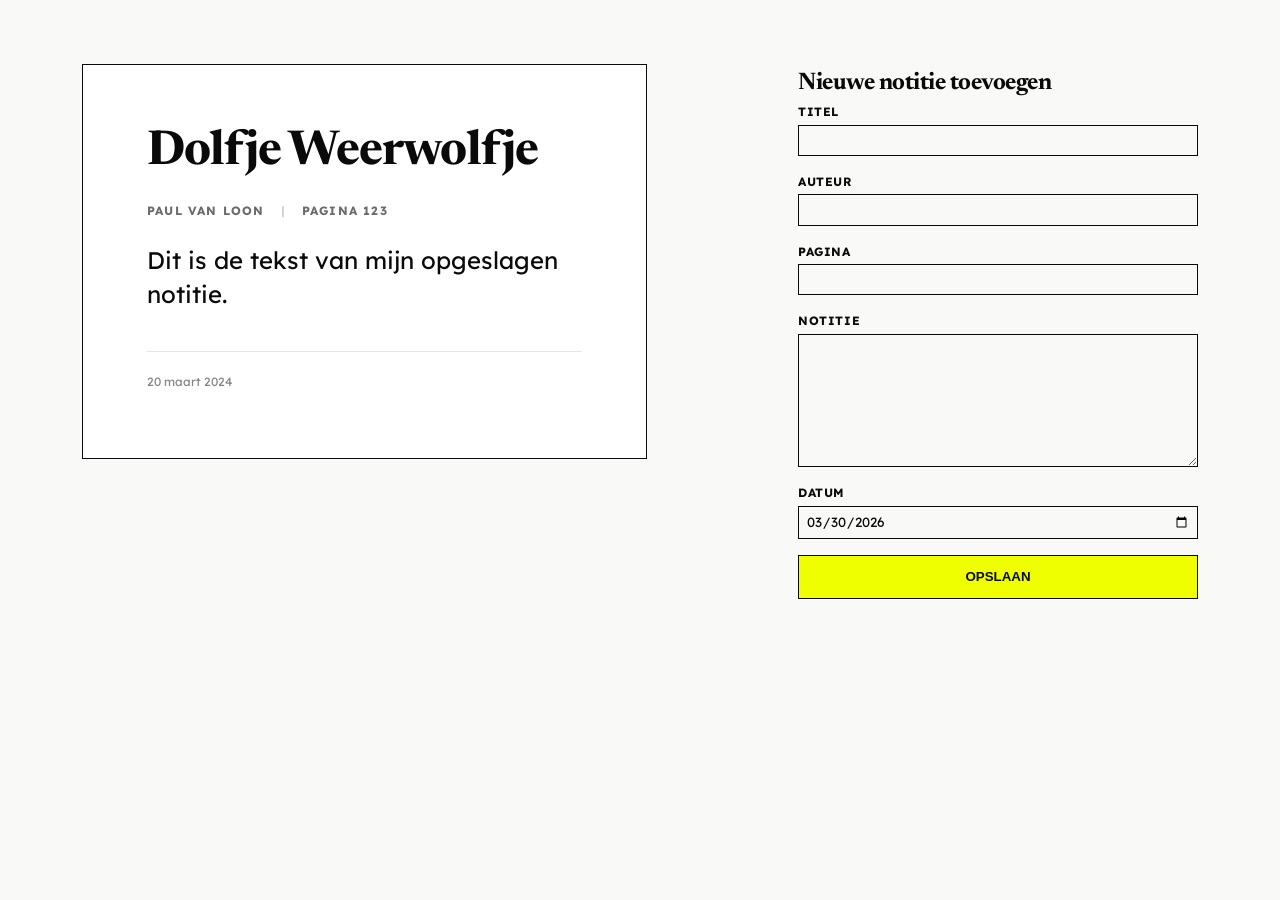
==== index.html @ 75a8ad4b "Eerste commit voor notetaking app" ====
<!doctype html>
<html lang="nl">
  <head>
    <meta charset="UTF-8" />
    <meta name="viewport" content="width=device-width, initial-scale=1.0" />
    <title>Socrates</title>
    <link rel="stylesheet" href="style.css" />
  </head>
  <body>
    <header></header>

    <main id="main-content">
      <section class="notes-container" aria-labelledby="notes-title">
        <h2 id="notes-title" class="sr-only">Opgeslagen notities</h2>
        <article class="note" aria-labelledby="note-title-1">
          <h2 id="note-title-1">Dolfje Weerwolfje</h2>
          <div class="note-meta">
            <p><span class="sr-only">Auteur: </span>Paul van Loon</p>
            <p>Pagina 123</p>
          </div>
          <p>Dit is de tekst van mijn opgeslagen notitie.</p>
          <footer>
            <time datetime="2024-03-20">
              <span class="sr-only">Notitie gemaakt op: </span>20 maart 2024
            </time>
          </footer>
        </article>

       
      </section>

      <section class="form-section">
        <h2 id="form-title">Nieuwe notitie toevoegen</h2>
        <form class="input-container">
          <fieldset class="input-wrapper">
            <legend class="sr-only">Informatie voor nieuwe notitie</legend>
            <div class="input-field">
              <label for="title">Titel</label>
              <input type="text" id="title" required aria-required="true" />
            </div>
            <div class="input-field">
              <label for="author">Auteur</label>
              <input type="text" id="author" />
            </div>
            <div class="input-field">
              <label for="page">Pagina</label>
              <input type="number" id="page" />
            </div>
            <div class="input-field">
              <label for="note">Notitie</label>
              <textarea id="note" required aria-required="true"></textarea>
            </div>
            <div class="input-field">
              <label for="date">Datum</label>
              <input
              required
              value="2026-03-30"
              type="date" id="date" />
            </div>
          </fieldset>
          <button id="submit" type="submit">Opslaan</button>
        </form>
      </section>
    </main>

    <footer></footer>
    <script src="main.js"></script>
  </body>
</html>
---- style.css ----
@import url("https://fonts.googleapis.com/css2?family=Lexend:wght@400;700&family=Newsreader:ital,opsz,wght@0,6..72,400;0,6..72,600;0,6..72,700;1,6..72,400&display=swap");

html {
  scroll-behavior: smooth;
}

.skip-link {
  position: absolute;
  top: -40px;
  left: 0;
  background: var(--primary);
  color: var(--on-surface);
  padding: 8px;
  z-index: 100;
  text-decoration: none;
  font-weight: 700;
  font-size: 0.8rem;
  transition: top 0.2s;
}

.skip-link:focus {
  top: 0;
}

:root {
  /* --- Phase 1: Core Color Tokens --- */
  --primary: #f0ff00; /* Electric Sulfur: High-intent actions & focus */
  --surface: #f9f9f7; /* Bone White: Default reading canvas */
  --on-surface: #0a0a0a; /* Deep Onyx: Primary text & structural icons */

  /* --- Phase 3: Typography Scale --- */
  --font-display: "Newsreader", serif;
  --font-body: "Lexend", sans-serif;
}

header h1 {
  font-family: var(--font-display);
  font-size: 1.2rem;
  text-transform: uppercase;
  letter-spacing: 0.2em;
  padding: 1rem;
  border-bottom: 1px solid var(--on-surface);
  width: 100%;
  text-align: center;
}

/* --- Base Reset & Aesthetics --- */
* {
  margin: 0;
  padding: 0;
  box-sizing: border-box;
  border-radius: 0 !important; /* The "Zero-Softness" Mandate */
}

body {
  background-color: var(--surface);
  color: var(--on-surface);
  font-family: var(--font-body);
  font-size: 1rem;
  line-height: 1.6;
  -webkit-font-smoothing: antialiased;
}

/* --- Typographic System --- */
h1,
h2,
h3,
.display-text {
  font-family: var(--font-display);
  letter-spacing: -0.02em; /* Tight letter-spacing for Headlines */
  font-weight: 700;
}

main {
  display: flex;
  flex-direction: row;
  align-items: flex-start; /* Align contents to the top */
  justify-content: center;
  height: 100dvh;
  gap: 4em; /* Spacing between notes and form */
  padding: 4em 0;
}

.notes-container {
  display: flex;
  flex-direction: column;
  gap: 2rem; /* Spacing between each article */
  max-height: calc(100dvh - 8rem); /* Subtract padding of main */
  overflow-y: auto;
  padding-right: 1.5rem; /* Space to prevent scrollbar overlapping content */
  scrollbar-width: thin;
  scrollbar-color: var(--on-surface) transparent;
}

/* Custom scrollbar for Webkit browsers (Chrome, Safari, etc.) */
.notes-container::-webkit-scrollbar {
  width: 6px;
}

.notes-container::-webkit-scrollbar-thumb {
  background-color: var(--on-surface);
}

.form-section {
  position: sticky;
  top: 4em;
}

article {
  border: 1px solid var(--on-surface);
  padding: 4em;
  background: white;
  max-width: 45em;
  width: 90%;
  display: flex;
  flex-direction: column;
  gap: 1.5em;
}

.note h2 {
  font-size: 3rem;
  line-height: 1;
}

.note-meta {
  display: flex;
  gap: 1rem;
  font-family: var(--font-body);
  font-size: 0.75rem;
  text-transform: uppercase;
  letter-spacing: 0.1em;
  font-weight: 700;
  opacity: 0.6;
}

.note-meta p:not(:last-child)::after {
  content: "|";
  margin-left: 1rem;
  opacity: 0.3;
}

.note p:not(.note-meta p) {
  font-family: var(--font-body);
  font-size: 1.5rem;
  line-height: 1.4;
}

.note footer {
  margin-top: 1em;
  border-top: 1px solid rgba(0, 0, 0, 0.1);
  padding-top: 1em;
}

.note footer time {
  font-size: 0.75rem;
  font-family: var(--font-body);
  opacity: 0.5;
}

.input-field {
  display: flex;
  flex-direction: column;
  gap: 0.2em;
}

label {
  font-weight: 700;
  text-transform: uppercase;
  font-size: 0.75rem;
  letter-spacing: 0.05em;
}

.input-container {
  display: flex;
  gap: 1em;
  flex-direction: column;
}

fieldset {
  border: none;
  padding: 0;
  margin: 0;
  min-width: 0;
}

.input-container .input-wrapper {
  display: flex;
  flex-direction: column;
  gap: 1em;
}

textarea {
  width: 30em;
  height: 10em;
  min-height: 2em;
  padding: 0.5em;
  font-family: var(--font-body);
  border: 1px solid var(--on-surface);
  background: transparent;
  color: var(--on-surface);
  resize: vertical;
}

input[type="text"],
input[type="number"],
input[type="date"] {
  width: 100%;
  padding: 0.5em;
  font-family: var(--font-body);
  border: 1px solid var(--on-surface);
  background: transparent;
  color: var(--on-surface);
}

button {
  background: var(--primary);
  color: var(--on-surface);
  border: 1px solid var(--on-surface);
  padding: 1em;
  font-weight: 700;
  cursor: pointer;
  text-transform: uppercase;
}

button:hover {
  background: var(--on-surface);
  color: var(--primary);
}

/* --- Accessibility Utilities --- */
.sr-only {
  position: absolute;
  width: 1px;
  height: 1px;
  padding: 0;
  margin: -1px;
  overflow: hidden;
  clip: rect(0, 0, 0, 0);
  white-space: nowrap;
  border-width: 0;
}
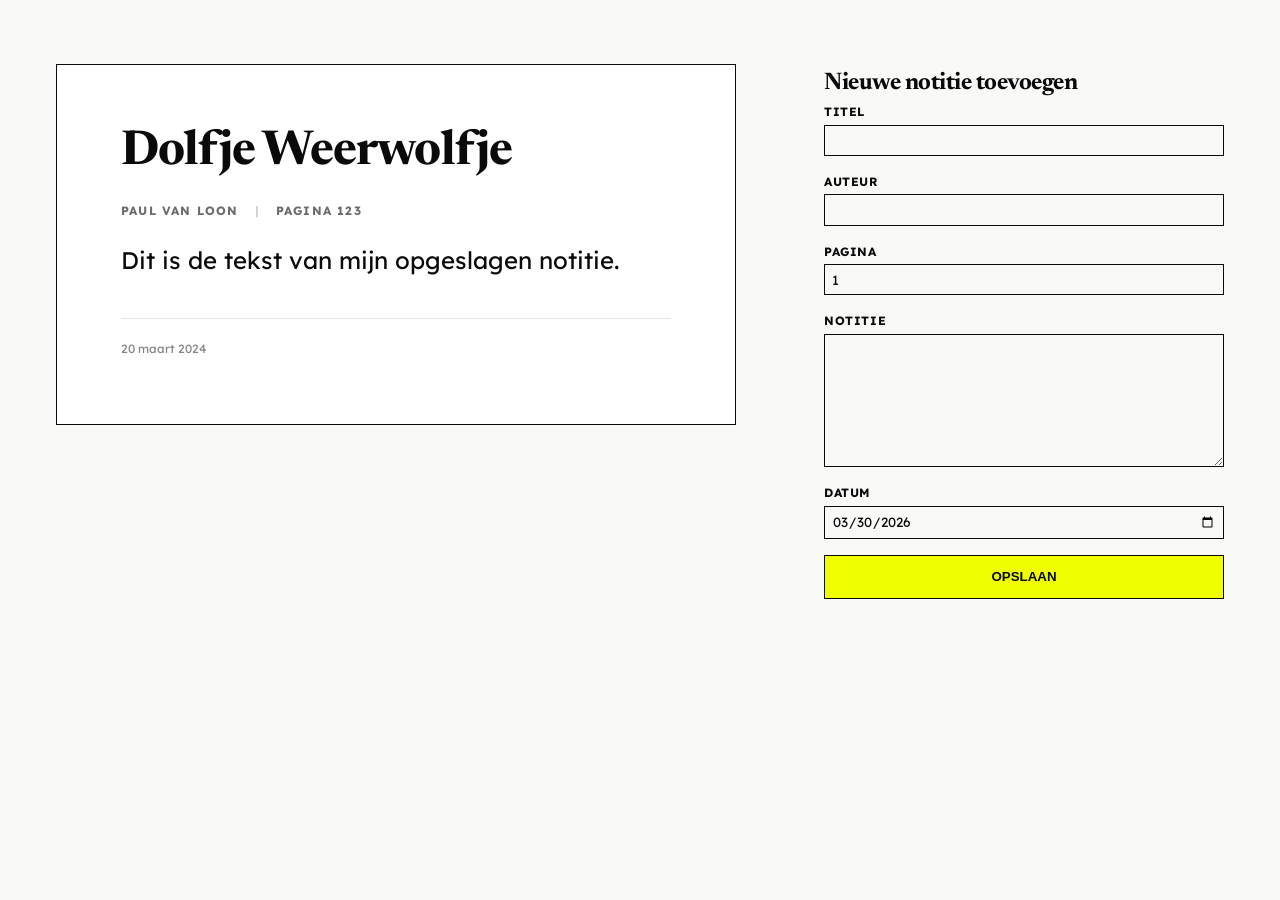
==== commit 372c7370: "update" ====
--- a/index.html
+++ b/index.html
@@ -44,7 +44,7 @@
             </div>
             <div class="input-field">
               <label for="page">Pagina</label>
-              <input type="number" id="page" />
+              <input type="number" id="page" value="1" min="1" />
             </div>
             <div class="input-field">
               <label for="note">Notitie</label>
@@ -52,10 +52,7 @@
             </div>
             <div class="input-field">
               <label for="date">Datum</label>
-              <input
-              required
-              value="2026-03-30"
-              type="date" id="date" />
+              <input type="date" id="date" value="2026-03-30" required />
             </div>
           </fieldset>
           <button id="submit" type="submit">Opslaan</button>
--- a/style.css
+++ b/style.css
@@ -74,20 +74,42 @@
 main {
   display: flex;
   flex-direction: row;
-  align-items: flex-start; /* Align contents to the top */
+  align-items: flex-start;
   justify-content: center;
-  height: 100dvh;
-  gap: 4em; /* Spacing between notes and form */
-  padding: 4em 0;
+  gap: 4em;
+  padding: 4em 1rem;
+  max-width: 1200px;
+  margin: 0 auto;
+}
+
+@media (max-width: 1000px) {
+  main {
+    flex-direction: column-reverse;
+    align-items: stretch;
+    height: auto;
+    padding: 2em 1rem;
+  }
+  
+  .form-section {
+    position: static;
+    margin-bottom: 3rem;
+  }
+  
+  .notes-container {
+    max-height: none;
+    overflow-y: visible;
+  }
 }
 
 .notes-container {
   display: flex;
   flex-direction: column;
-  gap: 2rem; /* Spacing between each article */
-  max-height: calc(100dvh - 8rem); /* Subtract padding of main */
+  gap: 2rem;
+  max-width: 45em;
+  width: 100%;
+  max-height: calc(100vh - 8rem);
   overflow-y: auto;
-  padding-right: 1.5rem; /* Space to prevent scrollbar overlapping content */
+  padding-right: 1.5rem;
   scrollbar-width: thin;
   scrollbar-color: var(--on-surface) transparent;
 }
@@ -110,8 +132,7 @@
   border: 1px solid var(--on-surface);
   padding: 4em;
   background: white;
-  max-width: 45em;
-  width: 90%;
+  width: 100%;
   display: flex;
   flex-direction: column;
   gap: 1.5em;
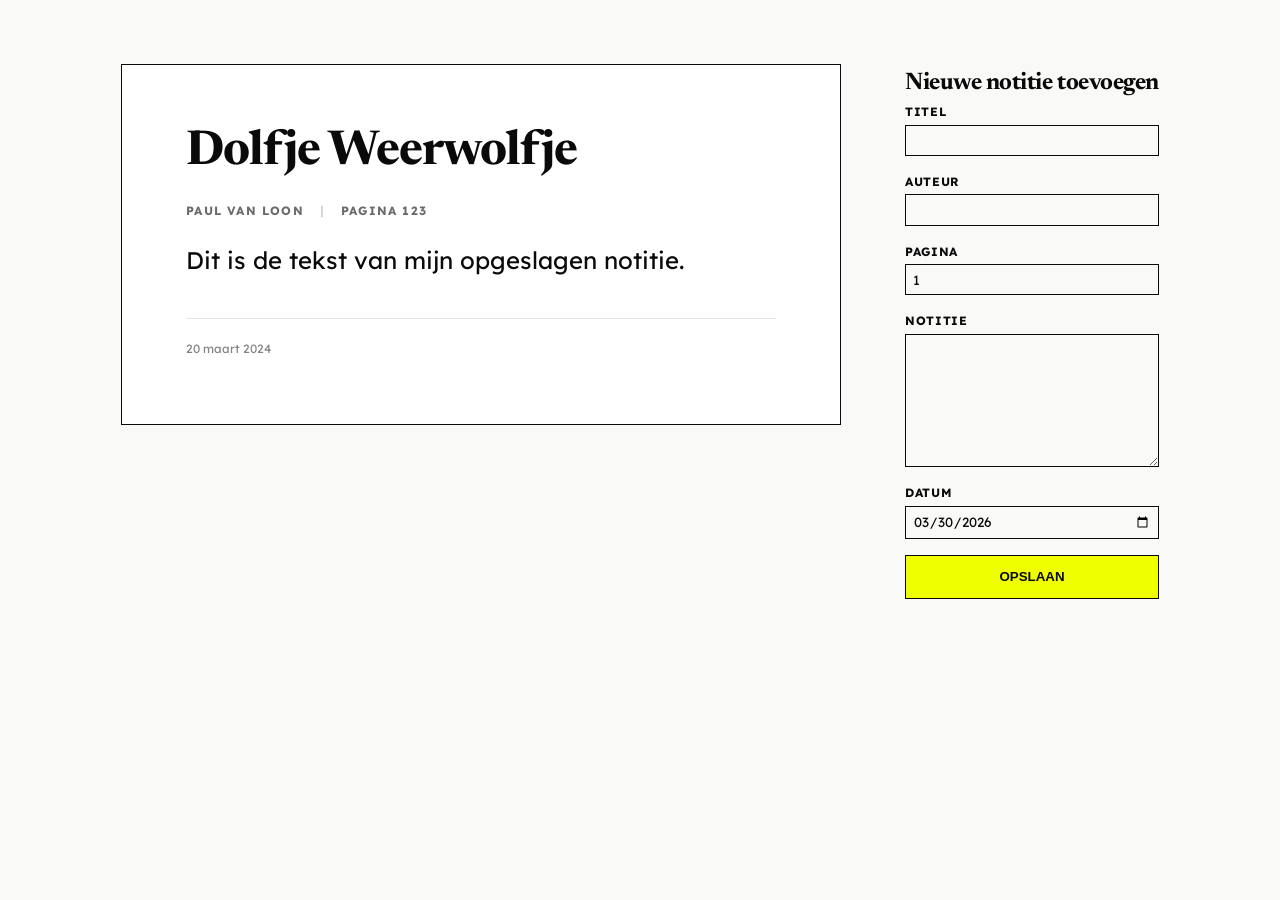
==== commit a49cdb58: "update testplan" ====
--- a/index.html
+++ b/index.html
@@ -25,8 +25,6 @@
             </time>
           </footer>
         </article>
-
-       
       </section>
 
       <section class="form-section">
--- a/style.css
+++ b/style.css
@@ -20,6 +20,37 @@
 
 .skip-link:focus {
   top: 0;
+  outline: 3px solid var(--on-surface);
+  outline-offset: 4px;
+}
+
+/* --- Focus States & Accessibility --- */
+:focus {
+  outline: none; /* Remove default browser outline */
+}
+
+:focus-visible {
+  outline: 3px solid var(--on-surface);
+  outline-offset: 4px;
+  transition: outline-offset 0.15s ease-out;
+}
+
+input:focus-visible,
+textarea:focus-visible {
+  outline: 3px solid var(--on-surface);
+  outline-offset: 2px;
+}
+
+button:focus-visible {
+  outline: 3px solid var(--on-surface);
+  outline-offset: 4px;
+  background: var(--on-surface);
+  color: var(--primary);
+  transform: translateY(-2px);
+}
+
+button:active {
+  transform: translateY(1px);
 }
 
 :root {
@@ -82,24 +113,6 @@
   margin: 0 auto;
 }
 
-@media (max-width: 1000px) {
-  main {
-    flex-direction: column-reverse;
-    align-items: stretch;
-    height: auto;
-    padding: 2em 1rem;
-  }
-  
-  .form-section {
-    position: static;
-    margin-bottom: 3rem;
-  }
-  
-  .notes-container {
-    max-height: none;
-    overflow-y: visible;
-  }
-}
 
 .notes-container {
   display: flex;
@@ -107,11 +120,6 @@
   gap: 2rem;
   max-width: 45em;
   width: 100%;
-  max-height: calc(100vh - 8rem);
-  overflow-y: auto;
-  padding-right: 1.5rem;
-  scrollbar-width: thin;
-  scrollbar-color: var(--on-surface) transparent;
 }
 
 /* Custom scrollbar for Webkit browsers (Chrome, Safari, etc.) */
@@ -211,7 +219,8 @@
 }
 
 textarea {
-  width: 30em;
+  width: 100%;
+  max-width: 30em;
   height: 10em;
   min-height: 2em;
   padding: 0.5em;
@@ -249,6 +258,7 @@
 }
 
 /* --- Accessibility Utilities --- */
+
 .sr-only {
   position: absolute;
   width: 1px;
@@ -260,3 +270,37 @@
   white-space: nowrap;
   border-width: 0;
 }
+
+@media (max-width: 800px) {
+  main {
+    flex-direction: column-reverse;
+    align-items: stretch;
+    padding: 2rem 1rem;
+    gap: 2rem;
+  }
+
+  .form-section {
+    position: static;
+    margin-bottom: 2rem;
+  }
+
+  .notes-container {
+    padding-right: 0;
+  }
+
+  article {
+    padding: 2rem;
+  }
+
+  .note h2 {
+    font-size: 2rem;
+  }
+
+  .note p:not(.note-meta p) {
+    font-size: 1.2rem;
+  }
+
+  textarea {
+    width: 100%;
+  }
+}
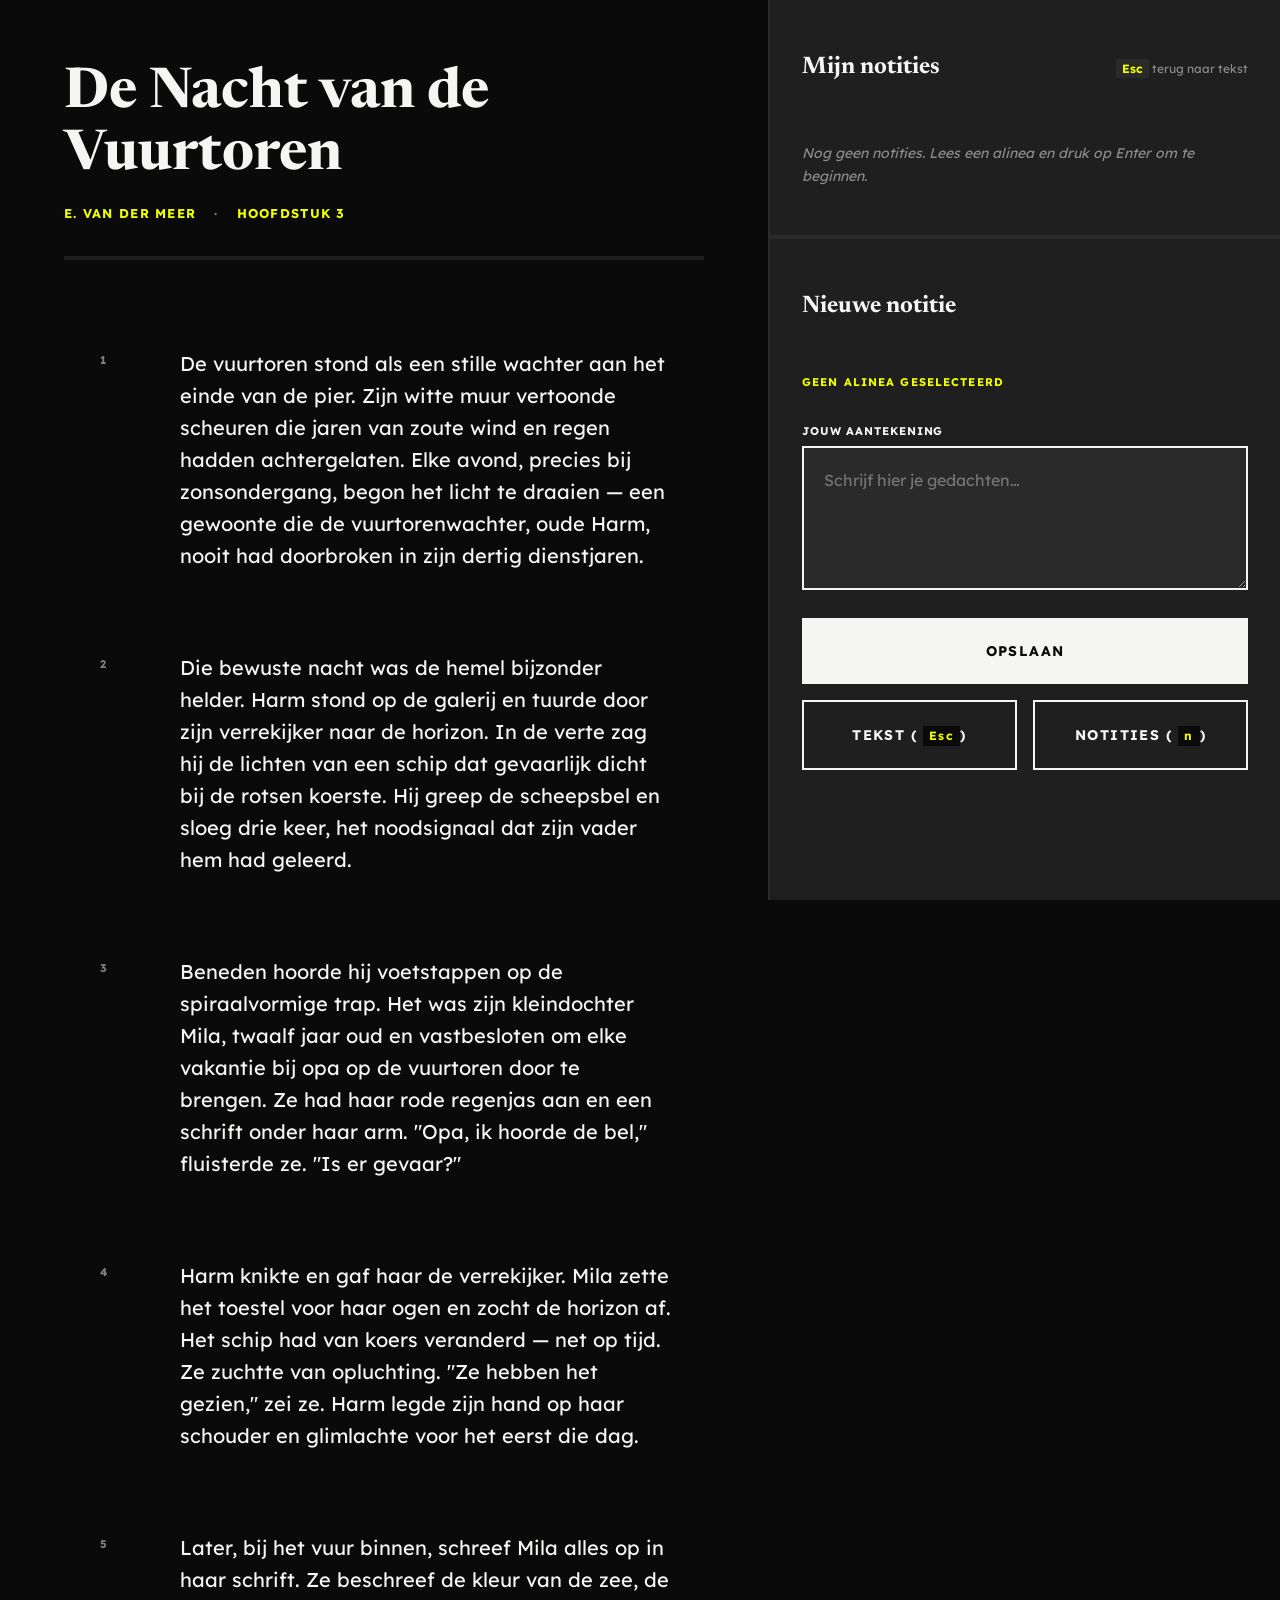
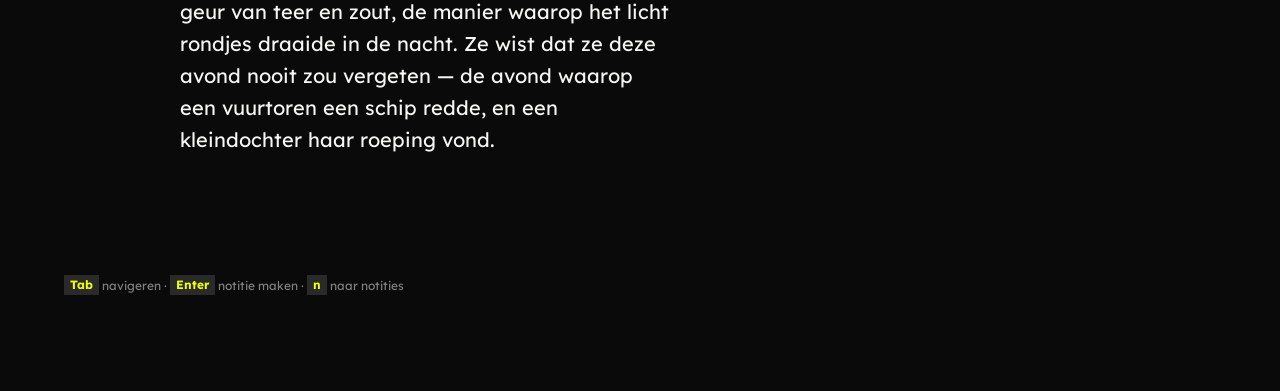
==== commit 6ffd666c: "hi" ====
--- a/index.html
+++ b/index.html
@@ -3,62 +3,127 @@
   <head>
     <meta charset="UTF-8" />
     <meta name="viewport" content="width=device-width, initial-scale=1.0" />
-    <title>Socrates</title>
+    <title>Socrates — Lezen & Noteren</title>
+    <meta name="description" content="Lees een tekst en maak aantekeningen per alinea." />
     <link rel="stylesheet" href="style.css" />
   </head>
   <body>
     <header></header>
 
     <main id="main-content">
-      <section class="notes-container" aria-labelledby="notes-title">
-        <h2 id="notes-title" class="sr-only">Opgeslagen notities</h2>
-        <article class="note" aria-labelledby="note-title-1">
-          <h2 id="note-title-1">Dolfje Weerwolfje</h2>
-          <div class="note-meta">
-            <p><span class="sr-only">Auteur: </span>Paul van Loon</p>
-            <p>Pagina 123</p>
-          </div>
-          <p>Dit is de tekst van mijn opgeslagen notitie.</p>
-          <footer>
-            <time datetime="2024-03-20">
-              <span class="sr-only">Notitie gemaakt op: </span>20 maart 2024
-            </time>
-          </footer>
-        </article>
+      <div class="sr-only" id="sr-instructions">
+        <h2>Instructies en Sneltoetsen</h2>
+        <p>Welkom. Gebruik de volgende sneltoetsen: Tab om tussen alinea's te navigeren, Enter om een notitie te maken, N om opgeslagen notities te bekijken, en Escape om terug te gaan naar de tekst.</p>
+      </div>
+
+      <!-- ═══════════════════════════════════════════════
+           LEFT COLUMN — Reading pane
+      ═══════════════════════════════════════════════ -->
+      <section class="reading-pane" aria-labelledby="reading-title">
+        <header class="book-header">
+          <h1 id="reading-title" class="book-title">De Nacht van de Vuurtoren</h1>
+          <p class="book-meta">
+            <span class="sr-only">Auteur: </span>E. van der Meer
+            <span aria-hidden="true" class="meta-sep">·</span>
+            <span class="sr-only">Hoofdstuk: </span>Hoofdstuk 3
+          </p>
+        </header>
+
+        <ol class="paragraphs-list" aria-label="Alinea's van de tekst">
+
+          <li class="paragraph-item" tabindex="0" id="para-1" aria-label="Alinea 1">
+            <span class="para-number" aria-hidden="true">1</span>
+            <p>
+              De vuurtoren stond als een stille wachter aan het einde van de pier. Zijn witte muur vertoonde scheuren die jaren van zoute wind en regen hadden achtergelaten. Elke avond, precies bij zonsondergang, begon het licht te draaien — een gewoonte die de vuurtorenwachter, oude Harm, nooit had doorbroken in zijn dertig dienstjaren.
+            </p>
+          </li>
+
+          <li class="paragraph-item" tabindex="0" id="para-2" aria-label="Alinea 2">
+            <span class="para-number" aria-hidden="true">2</span>
+            <p>
+              Die bewuste nacht was de hemel bijzonder helder. Harm stond op de galerij en tuurde door zijn verrekijker naar de horizon. In de verte zag hij de lichten van een schip dat gevaarlijk dicht bij de rotsen koerste. Hij greep de scheepsbel en sloeg drie keer, het noodsignaal dat zijn vader hem had geleerd.
+            </p>
+          </li>
+
+          <li class="paragraph-item" tabindex="0" id="para-3" aria-label="Alinea 3">
+            <span class="para-number" aria-hidden="true">3</span>
+            <p>
+              Beneden hoorde hij voetstappen op de spiraalvormige trap. Het was zijn kleindochter Mila, twaalf jaar oud en vastbesloten om elke vakantie bij opa op de vuurtoren door te brengen. Ze had haar rode regenjas aan en een schrift onder haar arm. "Opa, ik hoorde de bel," fluisterde ze. "Is er gevaar?"
+            </p>
+          </li>
+
+          <li class="paragraph-item" tabindex="0" id="para-4" aria-label="Alinea 4">
+            <span class="para-number" aria-hidden="true">4</span>
+            <p>
+              Harm knikte en gaf haar de verrekijker. Mila zette het toestel voor haar ogen en zocht de horizon af. Het schip had van koers veranderd — net op tijd. Ze zuchtte van opluchting. "Ze hebben het gezien," zei ze. Harm legde zijn hand op haar schouder en glimlachte voor het eerst die dag.
+            </p>
+          </li>
+
+          <li class="paragraph-item" tabindex="0" id="para-5" aria-label="Alinea 5">
+            <span class="para-number" aria-hidden="true">5</span>
+            <p>
+              Later, bij het vuur binnen, schreef Mila alles op in haar schrift. Ze beschreef de kleur van de zee, de geur van teer en zout, de manier waarop het licht rondjes draaide in de nacht. Ze wist dat ze deze avond nooit zou vergeten — de avond waarop een vuurtoren een schip redde, en een kleindochter haar roeping vond.
+            </p>
+          </li>
+
+        </ol>
+
+        <p class="reading-hint"  id="reading-hint">
+          <kbd>Tab</kbd> navigeren · <kbd>Enter</kbd> notitie maken · <kbd>n</kbd> naar notities
+        </p>
       </section>
 
-      <section class="form-section">
-        <h2 id="form-title">Nieuwe notitie toevoegen</h2>
-        <form class="input-container">
-          <fieldset class="input-wrapper">
-            <legend class="sr-only">Informatie voor nieuwe notitie</legend>
-            <div class="input-field">
-              <label for="title">Titel</label>
-              <input type="text" id="title" required aria-required="true" />
+      <aside class="apparatus-zone">
+        <!-- ═══════════════════════════════════════════════
+             MIDDLE — Saved notes
+        ═══════════════════════════════════════════════ -->
+        <section class="notes-container" aria-labelledby="notes-title" aria-live="polite">
+          <div class="notes-header-wrapper">
+            <h2 id="notes-title" tabindex="-1">Mijn notities</h2>
+            <p class="notes-hint" aria-hidden="true"><kbd>Esc</kbd> terug naar tekst</p>
+          </div>
+          <p class="notes-empty" id="notes-empty">Nog geen notities. Lees een alinea en druk op Enter om te beginnen.</p>
+        </section>
+
+        <!-- ═══════════════════════════════════════════════
+             RIGHT COLUMN — Note form
+        ═══════════════════════════════════════════════ -->
+        <section class="form-section" aria-labelledby="form-title">
+          <h2 id="form-title">Nieuwe notitie</h2>
+          <p class="active-para-label" id="active-para-label" aria-live="polite">
+            Geen alinea geselecteerd
+          </p>
+
+          <form class="input-container" id="note-form" novalidate>
+            <fieldset class="input-wrapper">
+              <legend class="sr-only">Notitie informatie</legend>
+
+              <div class="input-field">
+                <label for="note">Jouw aantekening</label>
+                <textarea
+                  id="note"
+                  name="note"
+                  required
+                  aria-required="true"
+                  placeholder="Schrijf hier je gedachten…"
+                ></textarea>
+              </div>
+
+            </fieldset>
+
+            <div class="form-actions">
+              <button id="submit" type="submit">Opslaan</button>
+              <button id="cancel-note" type="button" class="btn-secondary" aria-label="Terug naar tekst">Tekst (<kbd>Esc</kbd>)</button>
+              <button id="go-to-notes" type="button" class="btn-secondary" aria-label="Naar notities">Notities (<kbd>n</kbd>)</button>
             </div>
-            <div class="input-field">
-              <label for="author">Auteur</label>
-              <input type="text" id="author" />
-            </div>
-            <div class="input-field">
-              <label for="page">Pagina</label>
-              <input type="number" id="page" value="1" min="1" />
-            </div>
-            <div class="input-field">
-              <label for="note">Notitie</label>
-              <textarea id="note" required aria-required="true"></textarea>
-            </div>
-            <div class="input-field">
-              <label for="date">Datum</label>
-              <input type="date" id="date" value="2026-03-30" required />
-            </div>
-          </fieldset>
-          <button id="submit" type="submit">Opslaan</button>
-        </form>
-      </section>
+          </form>
+        </section>
+      </aside>
+
     </main>
 
-    <footer></footer>
-    <script src="main.js"></script>
+
+    <div id="sr-live" class="sr-only" aria-live="polite" aria-atomic="true"></div>
+    <script defer src="main.js"></script>
   </body>
 </html>
--- a/style.css
+++ b/style.css
@@ -1,86 +1,34 @@
-@import url("https://fonts.googleapis.com/css2?family=Lexend:wght@400;700&family=Newsreader:ital,opsz,wght@0,6..72,400;0,6..72,600;0,6..72,700;1,6..72,400&display=swap");
-
-html {
-  scroll-behavior: smooth;
-}
-
-.skip-link {
-  position: absolute;
-  top: -40px;
-  left: 0;
-  background: var(--primary);
-  color: var(--on-surface);
-  padding: 8px;
-  z-index: 100;
-  text-decoration: none;
-  font-weight: 700;
-  font-size: 0.8rem;
-  transition: top 0.2s;
-}
-
-.skip-link:focus {
-  top: 0;
-  outline: 3px solid var(--on-surface);
-  outline-offset: 4px;
-}
-
-/* --- Focus States & Accessibility --- */
-:focus {
-  outline: none; /* Remove default browser outline */
-}
-
-:focus-visible {
-  outline: 3px solid var(--on-surface);
-  outline-offset: 4px;
-  transition: outline-offset 0.15s ease-out;
-}
-
-input:focus-visible,
-textarea:focus-visible {
-  outline: 3px solid var(--on-surface);
-  outline-offset: 2px;
-}
-
-button:focus-visible {
-  outline: 3px solid var(--on-surface);
-  outline-offset: 4px;
-  background: var(--on-surface);
-  color: var(--primary);
-  transform: translateY(-2px);
-}
-
-button:active {
-  transform: translateY(1px);
-}
-
-:root {
-  /* --- Phase 1: Core Color Tokens --- */
-  --primary: #f0ff00; /* Electric Sulfur: High-intent actions & focus */
-  --surface: #f9f9f7; /* Bone White: Default reading canvas */
-  --on-surface: #0a0a0a; /* Deep Onyx: Primary text & structural icons */
-
-  /* --- Phase 3: Typography Scale --- */
-  --font-display: "Newsreader", serif;
-  --font-body: "Lexend", sans-serif;
-}
-
-header h1 {
-  font-family: var(--font-display);
-  font-size: 1.2rem;
-  text-transform: uppercase;
-  letter-spacing: 0.2em;
-  padding: 1rem;
-  border-bottom: 1px solid var(--on-surface);
-  width: 100%;
-  text-align: center;
-}
-
-/* --- Base Reset & Aesthetics --- */
-* {
+@import url("https://fonts.googleapis.com/css2?family=Lexend:wght@400;700&family=Newsreader:ital,opsz,wght@0,6..72,400;0,6..72,600;0,6..72,700;1,6..72,400;1,6..72,600&display=swap");
+
+/* ─── Reset ────────────────────────────────────────────────────────────────── */
+*,
+*::before,
+*::after {
   margin: 0;
   padding: 0;
   box-sizing: border-box;
-  border-radius: 0 !important; /* The "Zero-Softness" Mandate */
+  border-radius: 0 !important;
+}
+
+/* ─── Tokens ───────────────────────────────────────────────────────────────── */
+:root {
+  --primary: #f0ff00; /* Electric Sulfur */
+  --surface: #0a0a0a; /* Deep Onyx */
+  --on-surface: #f5f5f3; /* Bone White */
+  --surface-container: #201f1f;
+  --surface-container-high: #2a2a2a;
+  
+  --font-display: "Newsreader", serif;
+  --font-body: "Lexend", sans-serif;
+  
+  /* Remove all soft variables/transitions */
+  --muted: rgba(245, 245, 243, 0.5);
+  --border-color: var(--on-surface);
+}
+
+/* ─── Base ─────────────────────────────────────────────────────────────────── */
+html {
+  scroll-behavior: smooth;
 }
 
 body {
@@ -90,119 +38,308 @@
   font-size: 1rem;
   line-height: 1.6;
   -webkit-font-smoothing: antialiased;
-}
-
-/* --- Typographic System --- */
-h1,
-h2,
-h3,
-.display-text {
+  min-height: 100dvh;
+  display: flex;
+  flex-direction: column;
+}
+
+
+/* ─── Focus ────────────────────────────────────────────────────────────────── */
+:focus {
+  outline: none;
+}
+
+:focus-visible {
+  outline: 4px solid var(--primary);
+  outline-offset: 0;
+}
+
+input:focus-visible,
+textarea:focus-visible {
+  outline: 4px solid var(--primary);
+  outline-offset: 0;
+}
+
+button:focus-visible {
+  outline: 4px solid var(--primary);
+  outline-offset: 0;
+  background: var(--primary) !important;
+  color: #000 !important;
+}
+
+
+/* ─── Main layout ──────────────────────────────────────────────────────────── */
+main {
+  display: grid;
+  grid-template-columns: 60% 40%;
+  gap: 0;
+  align-items: start;
+  flex: 1;
+}
+
+.apparatus-zone {
+  background-color: var(--surface-container);
+  border-left: 2px solid var(--surface-container-high);
+  display: flex;
+  flex-direction: column;
+  position: sticky;
+  top: 0;
+  height: 100dvh;
+  overflow-y: auto;
+}
+
+/* ─── Reading pane ─────────────────────────────────────────────────────────── */
+.reading-pane {
+  padding: 4rem 4rem 6rem;
+  display: flex;
+  flex-direction: column;
+  gap: 3rem;
+}
+
+.book-header {
+  border-bottom: 4px solid var(--surface-container);
+  padding-bottom: 2rem;
+}
+
+.book-title {
   font-family: var(--font-display);
-  letter-spacing: -0.02em; /* Tight letter-spacing for Headlines */
-  font-weight: 700;
-}
-
-main {
-  display: flex;
-  flex-direction: row;
-  align-items: flex-start;
-  justify-content: center;
-  gap: 4em;
-  padding: 4em 1rem;
-  max-width: 1200px;
-  margin: 0 auto;
-}
-
-
+  font-size: clamp(2rem, 5vw, 3.5rem);
+  line-height: 1.1;
+  font-weight: 700;
+  color: var(--on-surface);
+  margin-bottom: 1rem;
+}
+
+.book-meta {
+  font-size: 0.8rem;
+  text-transform: uppercase;
+  font-weight: 700;
+  letter-spacing: 0.1em;
+  color: var(--primary);
+}
+
+.meta-sep {
+  margin: 0 1em;
+  color: var(--muted);
+}
+
+/* ─── Paragraph items ──────────────────────────────────────────────────────── */
+.paragraphs-list {
+  display: flex;
+  flex-direction: column;
+  gap: 0;
+  list-style: none;
+  margin: 0;
+  padding: 0;
+}
+
+.paragraph-item {
+  display: grid;
+  grid-template-columns: 3rem 1fr;
+  gap: 2rem;
+  align-items: start;
+  padding: 2.5rem 2rem;
+  cursor: pointer;
+  border-left: 4px solid transparent;
+  background-color: transparent;
+  transition: none;
+}
+
+.paragraph-item:hover {
+  background-color: var(--surface-container);
+}
+
+.paragraph-item:focus {
+  outline: none;
+  border-left-color: var(--primary);
+  background-color: var(--surface-container);
+}
+
+.paragraph-item.is-active {
+  background-color: var(--surface-container);
+  border-left-color: var(--primary);
+}
+
+.para-number {
+  font-family: var(--font-body);
+  font-size: 0.7rem;
+  font-weight: 700;
+  text-transform: uppercase;
+  letter-spacing: 0.1em;
+  color: var(--muted);
+  padding-top: 0.25rem;
+  user-select: none;
+}
+
+.paragraph-item.is-active .para-number {
+  color: var(--primary);
+}
+
+.paragraph-item p {
+  font-family: var(--font-body);
+  font-size: 1.25rem;
+  line-height: 1.6;
+  color: var(--on-surface);
+  font-weight: 400;
+}
+
+/* ─── Reading hint ─────────────────────────────────────────────────────────── */
+.reading-hint {
+  font-size: 0.75rem;
+  color: var(--muted);
+  margin-top: auto;
+  padding-top: 2rem;
+}
+
+.reading-hint kbd {
+  background: var(--surface-container-high);
+  padding: 0.2em 0.5em;
+  font-family: var(--font-body);
+  font-size: 0.75rem;
+  font-weight: 700;
+  color: var(--primary);
+}
+
+/* ─── Notes column ─────────────────────────────────────────────────────────── */
 .notes-container {
+  padding: 3rem 2rem;
   display: flex;
   flex-direction: column;
   gap: 2rem;
-  max-width: 45em;
-  width: 100%;
-}
-
-/* Custom scrollbar for Webkit browsers (Chrome, Safari, etc.) */
-.notes-container::-webkit-scrollbar {
-  width: 6px;
-}
-
-.notes-container::-webkit-scrollbar-thumb {
-  background-color: var(--on-surface);
-}
-
+  border-bottom: 4px solid var(--surface-container-high);
+}
+
+.notes-header-wrapper {
+  display: flex;
+  justify-content: space-between;
+  align-items: baseline;
+  padding-bottom: 1.5rem;
+  flex-wrap: wrap;
+  gap: 1rem;
+}
+
+.notes-container h2 {
+  font-family: var(--font-display);
+  font-size: 1.5rem;
+  font-weight: 700;
+  color: var(--on-surface);
+}
+
+.notes-hint {
+  font-size: 0.75rem;
+  color: var(--muted);
+}
+
+.notes-hint kbd {
+  background: var(--surface-container-high);
+  padding: 0.2em 0.5em;
+  font-family: var(--font-body);
+  font-size: 0.75rem;
+  font-weight: 700;
+  color: var(--primary);
+}
+
+.notes-empty {
+  font-size: 0.875rem;
+  color: var(--muted);
+  font-style: italic;
+  line-height: 1.6;
+}
+
+/* ─── Note cards ───────────────────────────────────────────────────────────── */
+.note {
+  background: var(--surface-container-high);
+  padding: 2rem;
+  display: flex;
+  flex-direction: column;
+  gap: 1rem;
+  border-left: 4px solid var(--primary);
+}
+
+
+.note-header {
+  display: flex;
+  align-items: center;
+  gap: 0.5rem;
+}
+
+.note-para-label {
+  font-family: var(--font-body);
+  font-size: 0.65rem;
+  font-weight: 700;
+  text-transform: uppercase;
+  letter-spacing: 0.12em;
+  color: var(--primary);
+}
+
+.note-content {
+  font-family: var(--font-body);
+  font-size: 0.925rem;
+  line-height: 1.65;
+  color: var(--on-surface);
+}
+
+.note-footer {
+  display: flex;
+  align-items: center;
+  justify-content: space-between;
+  padding-top: 1rem;
+  margin-top: 0.5rem;
+}
+
+.note-footer time {
+  font-size: 0.7rem;
+  color: var(--muted);
+  font-family: var(--font-body);
+}
+
+.note-delete-btn {
+  background: transparent;
+  color: var(--muted);
+  border: 2px solid var(--muted);
+  padding: 0.4em 0.8em;
+  font-size: 0.75rem;
+  font-family: var(--font-body);
+  font-weight: 700;
+  text-transform: uppercase;
+  letter-spacing: 0.08em;
+  cursor: pointer;
+}
+
+.note-delete-btn:hover {
+  color: var(--primary);
+  border-color: var(--primary);
+}
+
+/* ─── Form section ─────────────────────────────────────────────────────────── */
 .form-section {
-  position: sticky;
-  top: 4em;
-}
-
-article {
-  border: 1px solid var(--on-surface);
-  padding: 4em;
-  background: white;
-  width: 100%;
-  display: flex;
-  flex-direction: column;
-  gap: 1.5em;
-}
-
-.note h2 {
-  font-size: 3rem;
-  line-height: 1;
-}
-
-.note-meta {
-  display: flex;
-  gap: 1rem;
-  font-family: var(--font-body);
-  font-size: 0.75rem;
+  padding: 3rem 2rem;
+  display: flex;
+  flex-direction: column;
+  gap: 2rem;
+}
+
+.form-section h2 {
+  font-family: var(--font-display);
+  font-size: 1.5rem;
+  font-weight: 700;
+  padding-bottom: 1rem;
+}
+
+.active-para-label {
+  font-size: 0.7rem;
   text-transform: uppercase;
   letter-spacing: 0.1em;
-  font-weight: 700;
-  opacity: 0.6;
-}
-
-.note-meta p:not(:last-child)::after {
-  content: "|";
-  margin-left: 1rem;
-  opacity: 0.3;
-}
-
-.note p:not(.note-meta p) {
-  font-family: var(--font-body);
-  font-size: 1.5rem;
-  line-height: 1.4;
-}
-
-.note footer {
-  margin-top: 1em;
-  border-top: 1px solid rgba(0, 0, 0, 0.1);
-  padding-top: 1em;
-}
-
-.note footer time {
-  font-size: 0.75rem;
-  font-family: var(--font-body);
-  opacity: 0.5;
-}
-
-.input-field {
-  display: flex;
-  flex-direction: column;
-  gap: 0.2em;
-}
-
-label {
-  font-weight: 700;
-  text-transform: uppercase;
-  font-size: 0.75rem;
-  letter-spacing: 0.05em;
-}
-
+  color: var(--primary);
+  min-height: 1.4em;
+  font-weight: 700;
+}
+
+/* ─── Form elements ────────────────────────────────────────────────────────── */
 .input-container {
   display: flex;
-  gap: 1em;
-  flex-direction: column;
+  flex-direction: column;
+  gap: 1.25rem;
 }
 
 fieldset {
@@ -212,53 +349,111 @@
   min-width: 0;
 }
 
-.input-container .input-wrapper {
-  display: flex;
-  flex-direction: column;
-  gap: 1em;
+.input-wrapper {
+  display: flex;
+  flex-direction: column;
+  gap: 1rem;
+}
+
+.input-field {
+  display: flex;
+  flex-direction: column;
+  gap: 0.3em;
+}
+
+label {
+  font-size: 0.7rem;
+  font-weight: 700;
+  text-transform: uppercase;
+  letter-spacing: 0.08em;
+  color: var(--on-surface);
 }
 
 textarea {
   width: 100%;
-  max-width: 30em;
-  height: 10em;
-  min-height: 2em;
-  padding: 0.5em;
-  font-family: var(--font-body);
-  border: 1px solid var(--on-surface);
+  height: 9em;
+  min-height: 4em;
+  padding: 1.25rem;
+  font-family: var(--font-body);
+  font-size: 1rem;
+  border: 2px solid var(--on-surface);
+  background: var(--surface-container-high);
+  color: var(--on-surface);
+  resize: vertical;
+  line-height: 1.6;
+}
+
+textarea[aria-invalid="true"] {
+  border-color: #ff5555;
+}
+
+
+
+button[type="submit"] {
+  background: var(--on-surface);
+  color: var(--surface);
+  border: none;
+  padding: 1.5rem 2rem;
+  font-weight: 700;
+  cursor: pointer;
+  text-transform: uppercase;
+  font-family: var(--font-body);
+  font-size: 0.875rem;
+  letter-spacing: 0.1em;
+}
+
+button[type="submit"]:hover {
+  background: var(--primary);
+  color: #000;
+}
+
+.form-actions {
+  display: flex;
+  flex-wrap: wrap;
+  gap: 1rem;
+  margin-top: 0.5rem;
+}
+
+.form-actions button {
+  flex: 1;
+}
+
+#submit {
+  flex-basis: 100%;
+}
+
+.btn-secondary {
   background: transparent;
   color: var(--on-surface);
-  resize: vertical;
-}
-
-input[type="text"],
-input[type="number"],
-input[type="date"] {
-  width: 100%;
-  padding: 0.5em;
-  font-family: var(--font-body);
-  border: 1px solid var(--on-surface);
-  background: transparent;
-  color: var(--on-surface);
-}
-
-button {
+  border: 2px solid var(--on-surface);
+  padding: 1.5rem 2rem;
+  font-weight: 700;
+  cursor: pointer;
+  text-transform: uppercase;
+  font-family: var(--font-body);
+  font-size: 0.875rem;
+  letter-spacing: 0.1em;
+}
+
+.btn-secondary:hover {
   background: var(--primary);
-  color: var(--on-surface);
-  border: 1px solid var(--on-surface);
-  padding: 1em;
-  font-weight: 700;
-  cursor: pointer;
-  text-transform: uppercase;
-}
-
-button:hover {
-  background: var(--on-surface);
-  color: var(--primary);
-}
-
-/* --- Accessibility Utilities --- */
-
+  color: #000;
+  border-color: var(--primary);
+}
+
+.btn-secondary kbd {
+  font-family: var(--font-body);
+  font-size: 0.75rem;
+  font-weight: 700;
+  color: var(--primary);
+  background: var(--surface);
+  padding: 0.2em 0.5em;
+  margin-left: 0.5em;
+  text-transform: none;
+}
+
+
+/* ─── Accessibility utility ────────────────────────────────────────────────── */
 .sr-only {
   position: absolute;
   width: 1px;
@@ -271,36 +466,23 @@
   border-width: 0;
 }
 
-@media (max-width: 800px) {
+/* ─── Responsive ───────────────────────────────────────────────────────────── */
+@media (max-width: 960px) {
   main {
-    flex-direction: column-reverse;
-    align-items: stretch;
-    padding: 2rem 1rem;
-    gap: 2rem;
+    grid-template-columns: 1fr;
   }
 
+  .apparatus-zone {
+    border-left: none;
+    border-top: 4px solid var(--surface-container-high);
+    position: static;
+    height: auto;
+    overflow-y: visible;
+  }
+
+  .reading-pane,
+  .notes-container,
   .form-section {
-    position: static;
-    margin-bottom: 2rem;
+    padding: 3rem 1.5rem;
   }
-
-  .notes-container {
-    padding-right: 0;
-  }
-
-  article {
-    padding: 2rem;
-  }
-
-  .note h2 {
-    font-size: 2rem;
-  }
-
-  .note p:not(.note-meta p) {
-    font-size: 1.2rem;
-  }
-
-  textarea {
-    width: 100%;
-  }
-}
+}
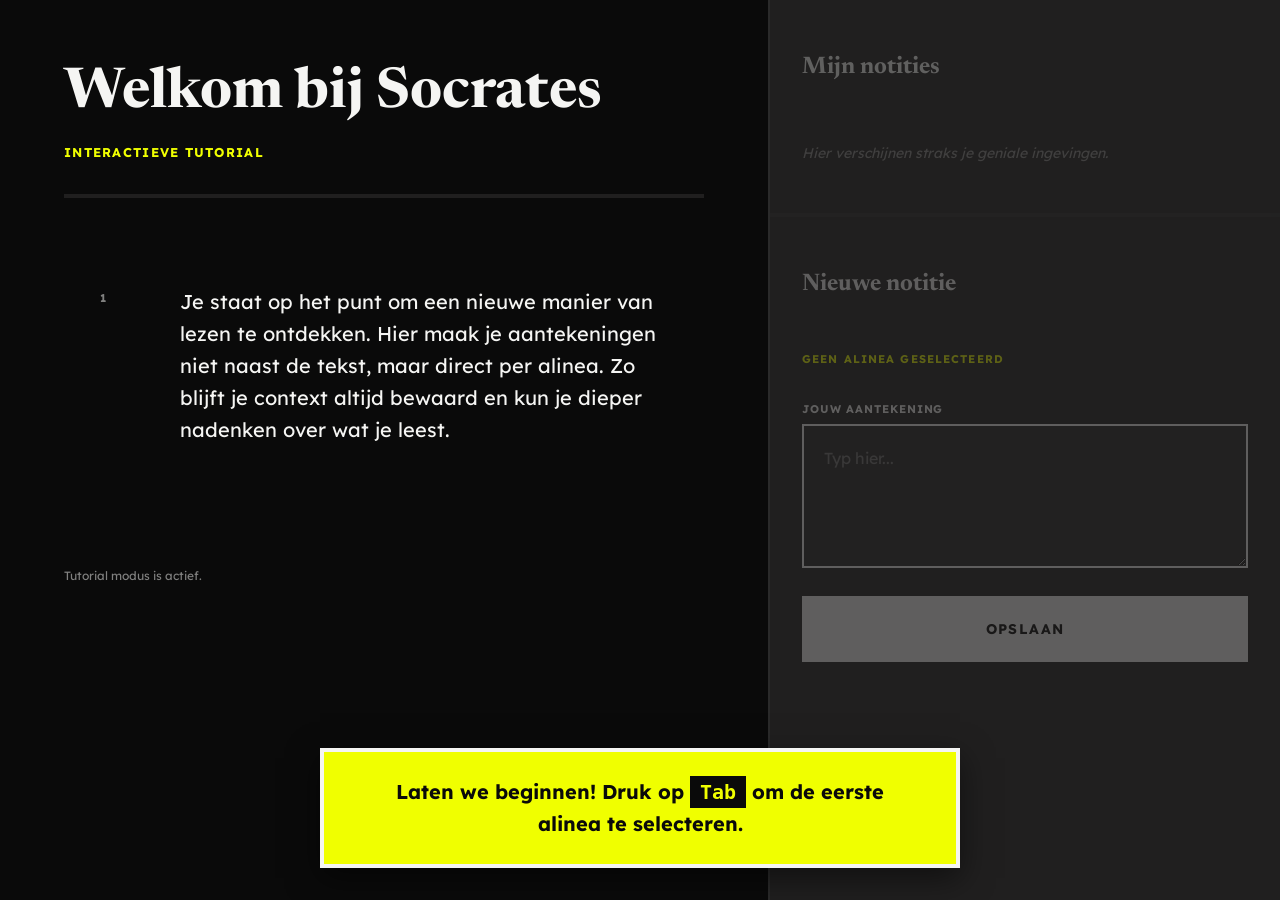
==== commit d21a53fe: "tutorial" ====
--- a/index.html
+++ b/index.html
@@ -3,73 +3,86 @@
   <head>
     <meta charset="UTF-8" />
     <meta name="viewport" content="width=device-width, initial-scale=1.0" />
-    <title>Socrates — Lezen & Noteren</title>
-    <meta name="description" content="Lees een tekst en maak aantekeningen per alinea." />
+    <title>Tutorial — Socrates</title>
     <link rel="stylesheet" href="style.css" />
+    <style>
+      .tutorial-overlay {
+        position: fixed;
+        bottom: 2rem;
+        left: 50%;
+        transform: translateX(-50%);
+        background: var(--primary);
+        color: var(--surface);
+        padding: 1.5rem 2.5rem;
+        font-weight: 700;
+        z-index: 1000;
+        box-shadow: 0 10px 30px rgba(0,0,0,0.5);
+        text-align: center;
+        font-family: var(--font-body);
+        font-size: 1.25rem;
+        border: 4px solid var(--on-surface);
+        transition: transform 0.3s ease;
+      }
+      .tutorial-overlay kbd {
+        background: var(--surface);
+        color: var(--primary);
+        padding: 0.2em 0.5em;
+        border-radius: 4px;
+      }
+      .dimmed {
+        opacity: 0.3;
+        pointer-events: none;
+        user-select: none;
+        transition: opacity 0.3s ease;
+      }
+      /* Prevent clicking anywhere to bypass */
+      body.tutorial-active .paragraph-item {
+        pointer-events: none; /* Only keyboard navigation */
+      }
+      .tutorial-actions {
+        margin-top: 1rem;
+      }
+      .skip-btn {
+        background: transparent;
+        border: none;
+        color: var(--surface);
+        text-decoration: underline;
+        cursor: pointer;
+        font-size: 0.8rem;
+        margin-top: 0.5rem;
+        font-family: var(--font-body);
+      }
+    </style>
   </head>
-  <body>
-    <header></header>
+  <body class="tutorial-active">
 
     <main id="main-content">
-      <div class="sr-only" id="sr-instructions">
-        <h2>Instructies en Sneltoetsen</h2>
-        <p>Welkom. Gebruik de volgende sneltoetsen: Tab om tussen alinea's te navigeren, Enter om een notitie te maken, N om opgeslagen notities te bekijken, en Escape om terug te gaan naar de tekst.</p>
-      </div>
-
       <!-- ═══════════════════════════════════════════════
            LEFT COLUMN — Reading pane
       ═══════════════════════════════════════════════ -->
-      <section class="reading-pane" aria-labelledby="reading-title">
+      <section class="reading-pane dimmed" id="tut-reading-pane" aria-labelledby="reading-title">
         <header class="book-header">
-          <h1 id="reading-title" class="book-title">De Nacht van de Vuurtoren</h1>
+          <h1 id="reading-title" class="book-title">
+            Welkom bij Socrates
+          </h1>
           <p class="book-meta">
-            <span class="sr-only">Auteur: </span>E. van der Meer
-            <span aria-hidden="true" class="meta-sep">·</span>
-            <span class="sr-only">Hoofdstuk: </span>Hoofdstuk 3
+            Interactieve Tutorial
           </p>
         </header>
 
         <ol class="paragraphs-list" aria-label="Alinea's van de tekst">
-
-          <li class="paragraph-item" tabindex="0" id="para-1" aria-label="Alinea 1">
+          <li class="paragraph-item" tabindex="0" id="para-1">
             <span class="para-number" aria-hidden="true">1</span>
             <p>
-              De vuurtoren stond als een stille wachter aan het einde van de pier. Zijn witte muur vertoonde scheuren die jaren van zoute wind en regen hadden achtergelaten. Elke avond, precies bij zonsondergang, begon het licht te draaien — een gewoonte die de vuurtorenwachter, oude Harm, nooit had doorbroken in zijn dertig dienstjaren.
+              Je staat op het punt om een nieuwe manier van lezen te ontdekken. 
+              Hier maak je aantekeningen niet naast de tekst, maar direct per alinea. 
+              Zo blijft je context altijd bewaard en kun je dieper nadenken over wat je leest.
             </p>
           </li>
-
-          <li class="paragraph-item" tabindex="0" id="para-2" aria-label="Alinea 2">
-            <span class="para-number" aria-hidden="true">2</span>
-            <p>
-              Die bewuste nacht was de hemel bijzonder helder. Harm stond op de galerij en tuurde door zijn verrekijker naar de horizon. In de verte zag hij de lichten van een schip dat gevaarlijk dicht bij de rotsen koerste. Hij greep de scheepsbel en sloeg drie keer, het noodsignaal dat zijn vader hem had geleerd.
-            </p>
-          </li>
-
-          <li class="paragraph-item" tabindex="0" id="para-3" aria-label="Alinea 3">
-            <span class="para-number" aria-hidden="true">3</span>
-            <p>
-              Beneden hoorde hij voetstappen op de spiraalvormige trap. Het was zijn kleindochter Mila, twaalf jaar oud en vastbesloten om elke vakantie bij opa op de vuurtoren door te brengen. Ze had haar rode regenjas aan en een schrift onder haar arm. "Opa, ik hoorde de bel," fluisterde ze. "Is er gevaar?"
-            </p>
-          </li>
-
-          <li class="paragraph-item" tabindex="0" id="para-4" aria-label="Alinea 4">
-            <span class="para-number" aria-hidden="true">4</span>
-            <p>
-              Harm knikte en gaf haar de verrekijker. Mila zette het toestel voor haar ogen en zocht de horizon af. Het schip had van koers veranderd — net op tijd. Ze zuchtte van opluchting. "Ze hebben het gezien," zei ze. Harm legde zijn hand op haar schouder en glimlachte voor het eerst die dag.
-            </p>
-          </li>
-
-          <li class="paragraph-item" tabindex="0" id="para-5" aria-label="Alinea 5">
-            <span class="para-number" aria-hidden="true">5</span>
-            <p>
-              Later, bij het vuur binnen, schreef Mila alles op in haar schrift. Ze beschreef de kleur van de zee, de geur van teer en zout, de manier waarop het licht rondjes draaide in de nacht. Ze wist dat ze deze avond nooit zou vergeten — de avond waarop een vuurtoren een schip redde, en een kleindochter haar roeping vond.
-            </p>
-          </li>
-
         </ol>
 
-        <p class="reading-hint"  id="reading-hint">
-          <kbd>Tab</kbd> navigeren · <kbd>Enter</kbd> notitie maken · <kbd>n</kbd> naar notities
+        <p class="reading-hint" id="reading-hint">
+          Tutorial modus is actief.
         </p>
       </section>
 
@@ -77,20 +90,26 @@
         <!-- ═══════════════════════════════════════════════
              MIDDLE — Saved notes
         ═══════════════════════════════════════════════ -->
-        <section class="notes-container" aria-labelledby="notes-title" aria-live="polite">
+        <section
+          class="notes-container dimmed"
+          id="tut-notes-container"
+          aria-labelledby="notes-title"
+          inert
+        >
           <div class="notes-header-wrapper">
             <h2 id="notes-title" tabindex="-1">Mijn notities</h2>
-            <p class="notes-hint" aria-hidden="true"><kbd>Esc</kbd> terug naar tekst</p>
           </div>
-          <p class="notes-empty" id="notes-empty">Nog geen notities. Lees een alinea en druk op Enter om te beginnen.</p>
+          <p class="notes-empty" id="notes-empty">
+            Hier verschijnen straks je geniale ingevingen.
+          </p>
         </section>
 
         <!-- ═══════════════════════════════════════════════
              RIGHT COLUMN — Note form
         ═══════════════════════════════════════════════ -->
-        <section class="form-section" aria-labelledby="form-title">
+        <section class="form-section dimmed" id="tut-form-section" aria-labelledby="form-title" inert>
           <h2 id="form-title">Nieuwe notitie</h2>
-          <p class="active-para-label" id="active-para-label" aria-live="polite">
+          <p class="active-para-label" id="active-para-label">
             Geen alinea geselecteerd
           </p>
 
@@ -105,25 +124,23 @@
                   name="note"
                   required
                   aria-required="true"
-                  placeholder="Schrijf hier je gedachten…"
+                  placeholder="Typ hier..."
                 ></textarea>
               </div>
-
             </fieldset>
 
             <div class="form-actions">
               <button id="submit" type="submit">Opslaan</button>
-              <button id="cancel-note" type="button" class="btn-secondary" aria-label="Terug naar tekst">Tekst (<kbd>Esc</kbd>)</button>
-              <button id="go-to-notes" type="button" class="btn-secondary" aria-label="Naar notities">Notities (<kbd>n</kbd>)</button>
             </div>
           </form>
         </section>
       </aside>
-
     </main>
 
+    <div id="tutorial-overlay" class="tutorial-overlay" role="status" aria-live="polite" aria-atomic="true">
+      <p id="tutorial-message">Laten we beginnen! Druk op <kbd>Tab</kbd> om de eerste alinea te selecteren.</p>
+    </div>
 
-    <div id="sr-live" class="sr-only" aria-live="polite" aria-atomic="true"></div>
-    <script defer src="main.js"></script>
+    <script defer src="tutorial.js"></script>
   </body>
 </html>
--- a/style.css
+++ b/style.css
@@ -10,6 +10,10 @@
   border-radius: 0 !important;
 }
 
+[hidden] {
+  display: none !important;
+}
+
 /* ─── Tokens ───────────────────────────────────────────────────────────────── */
 :root {
   --primary: #f0ff00; /* Electric Sulfur */
@@ -17,11 +21,10 @@
   --on-surface: #f5f5f3; /* Bone White */
   --surface-container: #201f1f;
   --surface-container-high: #2a2a2a;
-  
+
   --font-display: "Newsreader", serif;
   --font-body: "Lexend", sans-serif;
-  
-  /* Remove all soft variables/transitions */
+
   --muted: rgba(245, 245, 243, 0.5);
   --border-color: var(--on-surface);
 }
@@ -42,7 +45,6 @@
   display: flex;
   flex-direction: column;
 }
-
 
 /* ─── Focus ────────────────────────────────────────────────────────────────── */
 :focus {
@@ -66,7 +68,6 @@
   background: var(--primary) !important;
   color: #000 !important;
 }
-
 
 /* ─── Main layout ──────────────────────────────────────────────────────────── */
 main {
@@ -253,9 +254,7 @@
   display: flex;
   flex-direction: column;
   gap: 1rem;
-  border-left: 4px solid var(--primary);
-}
-
+}
 
 .note-header {
   display: flex;
@@ -293,6 +292,12 @@
   font-family: var(--font-body);
 }
 
+.note-actions {
+  display: flex;
+  gap: 0.5rem;
+}
+
+.note-edit-btn,
 .note-delete-btn {
   background: transparent;
   color: var(--muted);
@@ -306,8 +311,80 @@
   cursor: pointer;
 }
 
+.note-edit-btn:hover,
 .note-delete-btn:hover {
   color: var(--primary);
+  border-color: var(--primary);
+}
+
+/* Inline Edit Styles */
+.note-edit-container {
+  display: flex;
+  flex-direction: column;
+  gap: 1rem;
+}
+
+.note-edit-textarea {
+  width: 100%;
+  min-height: 4em;
+  padding: 0.75rem;
+  font-family: var(--font-body);
+  font-size: 0.925rem;
+  border: 2px solid var(--on-surface);
+  background: var(--surface-container);
+  color: var(--on-surface);
+  resize: vertical;
+  line-height: 1.65;
+}
+
+.note-edit-textarea:focus-visible {
+  outline: 2px solid var(--primary);
+  outline-offset: -2px;
+}
+
+.note-edit-textarea[aria-invalid="true"] {
+  border-color: #ff5555;
+}
+
+.note-edit-actions {
+  display: flex;
+  gap: 0.5rem;
+}
+
+.note-save-btn {
+  background: var(--on-surface);
+  color: var(--surface);
+  border: none;
+  padding: 0.5em 1em;
+  font-weight: 700;
+  cursor: pointer;
+  text-transform: uppercase;
+  font-family: var(--font-body);
+  font-size: 0.75rem;
+  letter-spacing: 0.1em;
+}
+
+.note-save-btn:hover {
+  background: var(--primary);
+  color: #000;
+}
+
+.note-cancel-btn {
+  background: transparent;
+  color: var(--on-surface);
+  border: 2px solid var(--on-surface);
+  padding: 0.5em 1em;
+  font-weight: 700;
+  cursor: pointer;
+  text-transform: uppercase;
+  font-family: var(--font-body);
+  font-size: 0.75rem;
+  letter-spacing: 0.1em;
+}
+
+.note-cancel-btn:hover {
+  background: var(--primary);
+  color: #000;
   border-color: var(--primary);
 }
 
@@ -387,8 +464,6 @@
   border-color: #ff5555;
 }
 
-
-
 button[type="submit"] {
   background: var(--on-surface);
   color: var(--surface);
@@ -451,7 +526,6 @@
   margin-left: 0.5em;
   text-transform: none;
 }
-
 
 /* ─── Accessibility utility ────────────────────────────────────────────────── */
 .sr-only {
